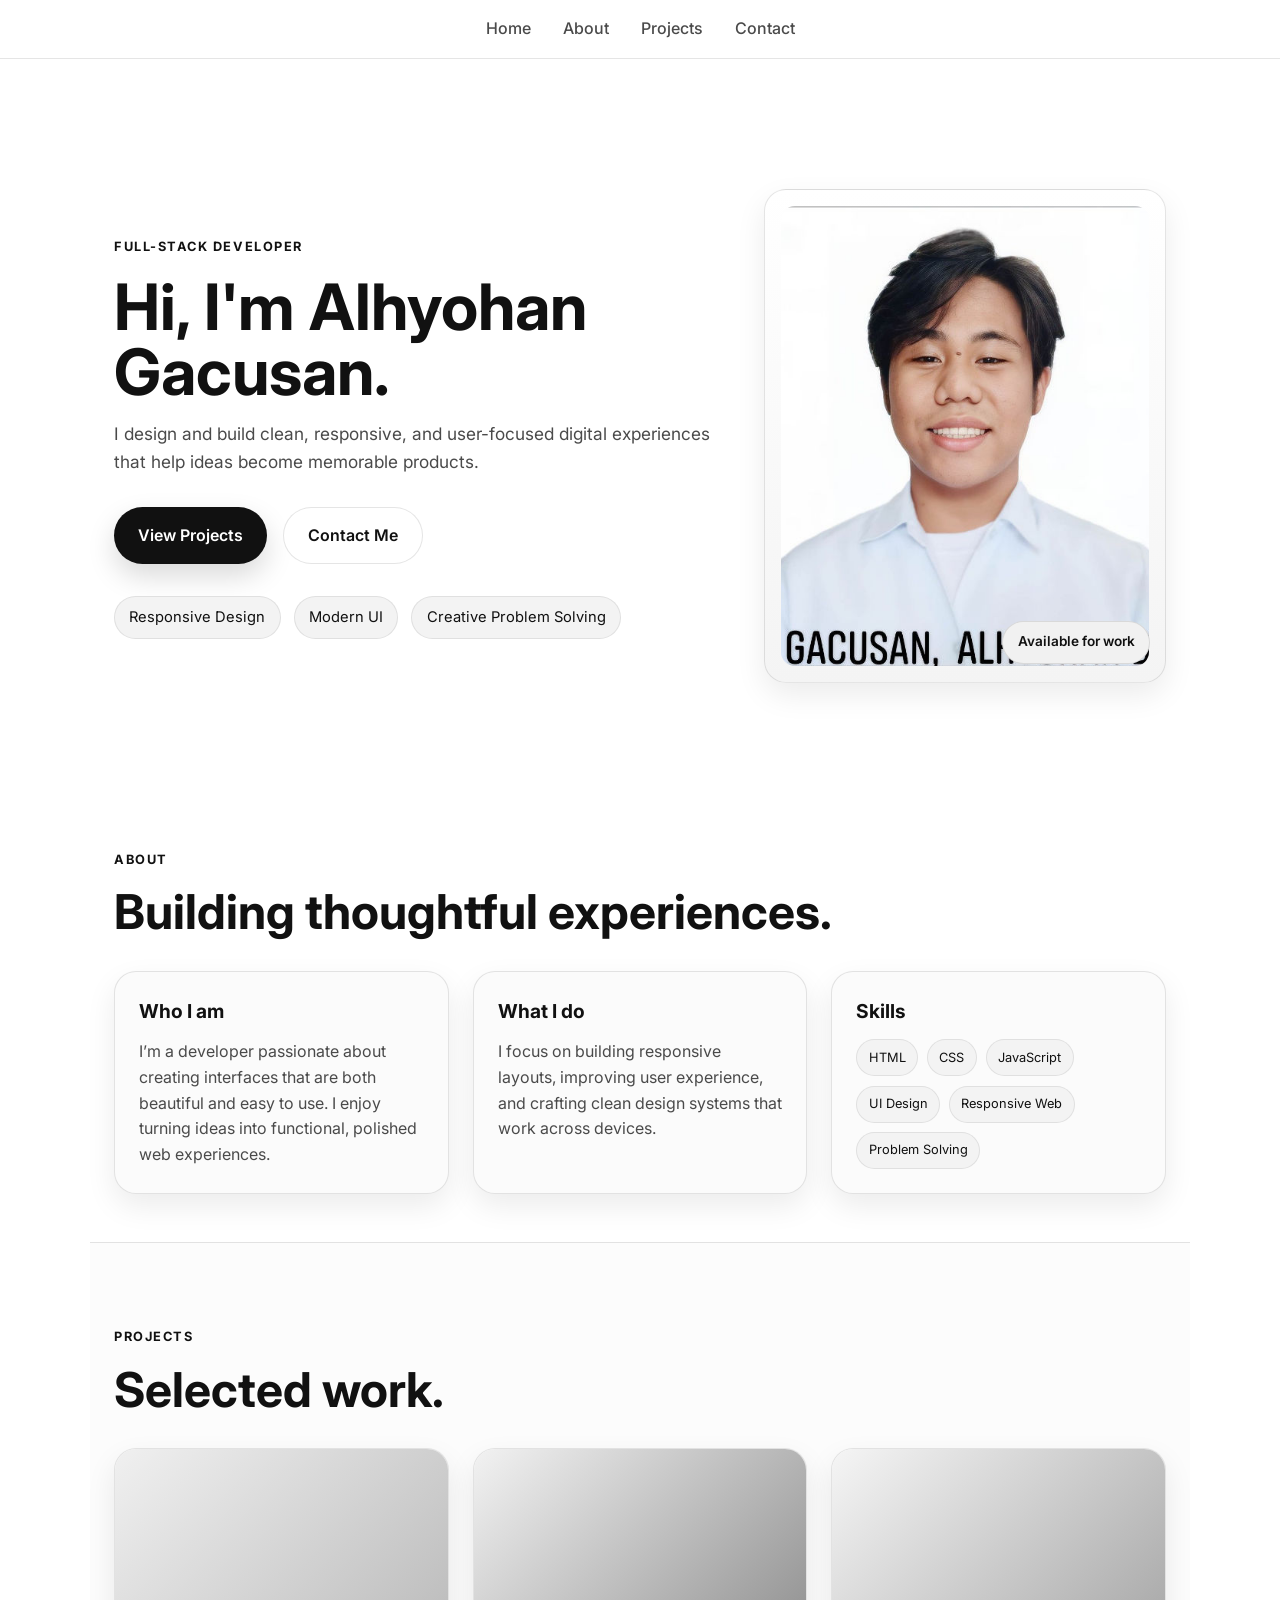
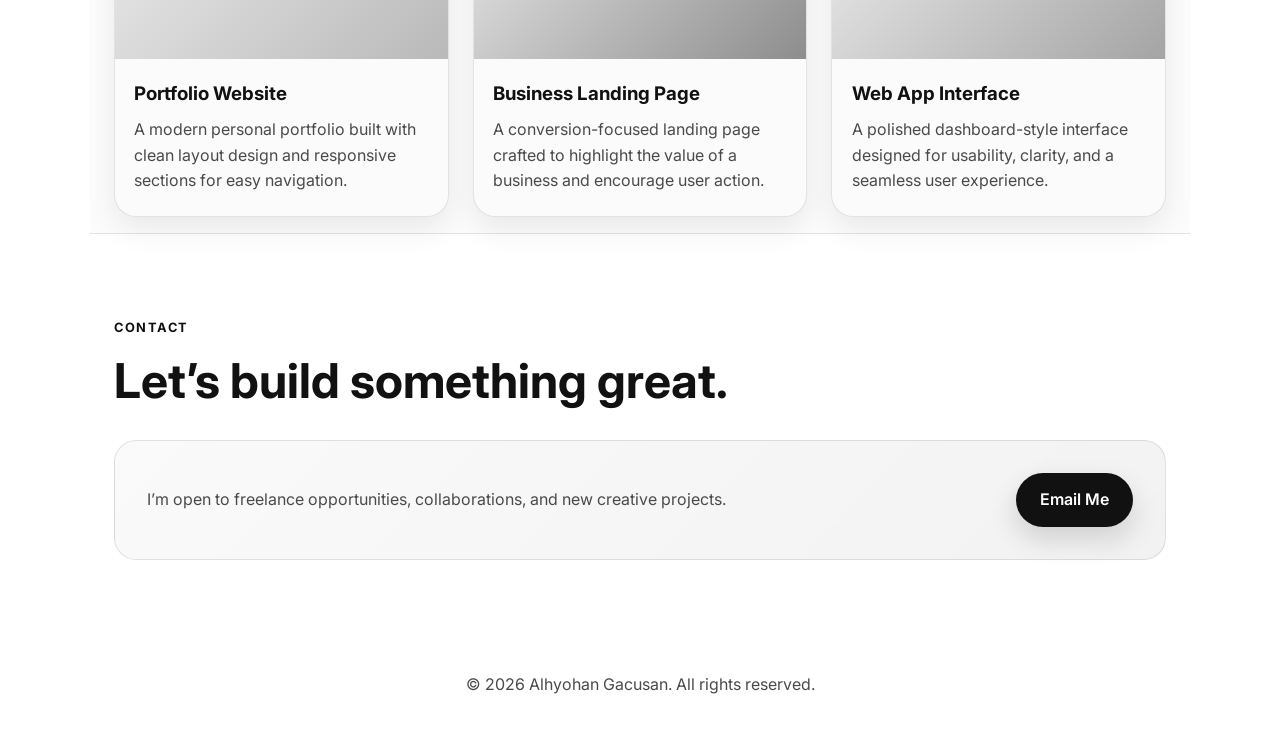
==== index.html @ 8dfb670f "start" ====
<!doctype html>
<html lang="en">
  <head>
    <meta charset="UTF-8" />
    <meta name="viewport" content="width=device-width, initial-scale=1.0" />
    <title>Alhyohan Gacusan | Portfolio</title>
    <meta
      name="description"
      content="Portfolio website of Alhyohan Gacusan."
    />
    <link rel="stylesheet" href="style.css" />
    <link rel="preconnect" href="https://fonts.googleapis.com" />
    <link rel="preconnect" href="https://fonts.gstatic.com" crossorigin />
    <link
      href="https://fonts.googleapis.com/css2?family=Inter:wght@400;500;600;700;800&display=swap"
      rel="stylesheet"
    />
  </head>
  <body>
    <header>
      <nav id="navbar" class="nav">
        <a href="#home" class="nav-link">Home</a>
        <a href="#About" class="nav-link">About</a>
        <a href="#Projects" class="nav-link">Projects</a>
        <a href="#Contact" class="nav-link">Contact</a>
      </nav>
    </header>

    <main>
      <section id="home" class="hero">
        <div class="hero-copy">
          <p class="eyebrow">Full-Stack Developer</p>
          <h1>Hi, I'm Alhyohan Gacusan.</h1>
          <p class="intro">
            I design and build clean, responsive, and user-focused digital
            experiences that help ideas become memorable products.
          </p>

          <div class="cta-group">
            <a href="#Projects" class="btn btn-primary">View Projects</a>
            <a href="#Contact" class="btn btn-secondary">Contact Me</a>
          </div>

          <ul class="highlights">
            <li>Responsive Design</li>
            <li>Modern UI</li>
            <li>Creative Problem Solving</li>
          </ul>
        </div>

        <div class="hero-visual">
          <div id="profile-picture" class="profile-card">
            <img
              src="source/images/Gacusan_Alhyohan_D..jpg"
              alt="Profile Picture"
            />
          </div>
          <div class="status-badge">Available for work</div>
        </div>
      </section>

      <section id="About" class="content-section">
        <div class="section-heading">
          <p class="eyebrow">About</p>
          <h2>Building thoughtful experiences.</h2>
        </div>

        <div class="about-grid">
          <div class="about-card">
            <h3>Who I am</h3>
            <p>
              I’m a developer passionate about creating interfaces that are both
              beautiful and easy to use. I enjoy turning ideas into functional,
              polished web experiences.
            </p>
          </div>

          <div class="about-card">
            <h3>What I do</h3>
            <p>
              I focus on building responsive layouts, improving user experience,
              and crafting clean design systems that work across devices.
            </p>
          </div>

          <div class="about-card">
            <h3>Skills</h3>
            <div class="skills">
              <span>HTML</span>
              <span>CSS</span>
              <span>JavaScript</span>
              <span>UI Design</span>
              <span>Responsive Web</span>
              <span>Problem Solving</span>
            </div>
          </div>
        </div>
      </section>

      <section id="Projects" class="content-section alt-section">
        <div class="section-heading">
          <p class="eyebrow">Projects</p>
          <h2>Selected work.</h2>
        </div>

        <div class="projects-grid">
          <article class="project-card">
            <div class="project-image placeholder-one"></div>
            <div class="project-content">
              <h3>Portfolio Website</h3>
              <p>
                A modern personal portfolio built with clean layout design and
                responsive sections for easy navigation.
              </p>
            </div>
          </article>

          <article class="project-card">
            <div class="project-image placeholder-two"></div>
            <div class="project-content">
              <h3>Business Landing Page</h3>
              <p>
                A conversion-focused landing page crafted to highlight the value
                of a business and encourage user action.
              </p>
            </div>
          </article>

          <article class="project-card">
            <div class="project-image placeholder-three"></div>
            <div class="project-content">
              <h3>Web App Interface</h3>
              <p>
                A polished dashboard-style interface designed for usability,
                clarity, and a seamless user experience.
              </p>
            </div>
          </article>
        </div>
      </section>

      <section id="Contact" class="content-section">
        <div class="section-heading">
          <p class="eyebrow">Contact</p>
          <h2>Let’s build something great.</h2>
        </div>

        <div class="contact-box">
          <p>
            I’m open to freelance opportunities, collaborations, and new
            creative projects.
          </p>
          <a href="mailto:your.email@example.com" class="btn btn-primary"
            >Email Me</a
          >
        </div>
      </section>
    </main>

    <footer class="site-footer">
      <p>© 2026 Alhyohan Gacusan. All rights reserved.</p>
    </footer>
  </body>
</html>
---- style.css ----
:root {
  --bg: #ffffff;
  --bg-soft: #f7f7f7;
  --panel: #fbfbfb;
  --panel-strong: #f1f1f1;
  --primary: #111111;
  --primary-strong: #000000;
  --text: #111111;
  --muted: #4a4a4a;
  --border: rgba(0, 0, 0, 0.1);
  --shadow: 0 12px 30px rgba(0, 0, 0, 0.08);
  --radius: 22px;
}

* {
  box-sizing: border-box;
  margin: 0;
  padding: 0;
}

html {
  scroll-behavior: smooth;
}

body {
  font-family: "Inter", sans-serif;
  background: var(--bg);
  color: var(--text);
  line-height: 1.6;
}

img {
  max-width: 100%;
  display: block;
}

a {
  text-decoration: none;
}

header {
  position: sticky;
  top: 0;
  z-index: 20;
  background: rgba(255, 255, 255, 0.9);
  backdrop-filter: blur(8px);
  border-bottom: 1px solid var(--border);
}

.nav {
  max-width: 1100px;
  margin: 0 auto;
  padding: 1rem 1.5rem;
  display: flex;
  justify-content: center;
  gap: 2rem;
  flex-wrap: wrap;
}

.nav-link {
  color: var(--muted);
  font-weight: 500;
  transition: color 0.2s ease;
}

.nav-link:hover {
  color: var(--text);
}

main {
  max-width: 1100px;
  margin: 0 auto;
  padding: 2rem 1.5rem 4rem;
}

.hero {
  min-height: 75vh;
  display: grid;
  grid-template-columns: 1.2fr 0.8fr;
  align-items: center;
  gap: 3rem;
  padding: 3rem 0 2rem;
}

.eyebrow {
  display: inline-block;
  font-size: 0.8rem;
  letter-spacing: 0.12em;
  text-transform: uppercase;
  color: var(--primary);
  margin-bottom: 1rem;
  font-weight: 700;
}

.hero-copy h1 {
  font-size: clamp(2.8rem, 5vw, 5rem);
  line-height: 1.02;
  margin-bottom: 1rem;
}

.intro {
  color: var(--muted);
  font-size: 1.08rem;
  max-width: 620px;
}

.cta-group {
  margin-top: 2rem;
  display: flex;
  gap: 1rem;
  flex-wrap: wrap;
}

.btn {
  display: inline-flex;
  align-items: center;
  justify-content: center;
  padding: 0.9rem 1.5rem;
  border-radius: 999px;
  font-weight: 600;
  transition: transform 0.2s ease, box-shadow 0.2s ease;
}

.btn:hover {
  transform: translateY(-2px);
}

.btn-primary {
  background: var(--primary);
  color: #ffffff;
  box-shadow: 0 12px 28px rgba(0, 0, 0, 0.15);
}

.btn-secondary {
  color: var(--text);
  background: #ffffff;
  border: 1px solid var(--border);
}

.highlights {
  list-style: none;
  display: flex;
  flex-wrap: wrap;
  gap: 0.8rem;
  margin-top: 2rem;
}

.highlights li {
  background: #f3f3f3;
  border: 1px solid rgba(0, 0, 0, 0.08);
  color: var(--text);
  padding: 0.55rem 0.9rem;
  border-radius: 999px;
  font-size: 0.92rem;
}

.hero-visual {
  position: relative;
  display: flex;
  justify-content: center;
  align-items: center;
}

.profile-card {
  width: min(100%, 420px);
  background: linear-gradient(180deg, #ffffff 0%, #f4f4f4 100%);
  border: 1px solid var(--border);
  border-radius: var(--radius);
  padding: 1rem;
  box-shadow: var(--shadow);
}

.profile-card img {
  width: 100%;
  border-radius: calc(var(--radius) - 8px);
  object-fit: cover;
  aspect-ratio: 4 / 5;
}

.status-badge {
  position: absolute;
  bottom: 1.2rem;
  right: 1rem;
  background: #f1f1f1;
  color: var(--text);
  border: 1px solid var(--border);
  padding: 0.6rem 0.9rem;
  border-radius: 999px;
  font-size: 0.85rem;
  font-weight: 600;
}

.content-section {
  padding: 5rem 0 1rem;
}

.section-heading {
  margin-bottom: 2rem;
}

.section-heading h2 {
  font-size: clamp(2rem, 4vw, 3rem);
  line-height: 1.1;
}

.about-grid,
.projects-grid {
  display: grid;
  grid-template-columns: repeat(3, minmax(0, 1fr));
  gap: 1.5rem;
}

.about-card,
.project-card {
  background: var(--panel);
  border: 1px solid var(--border);
  border-radius: var(--radius);
  overflow: hidden;
  box-shadow: var(--shadow);
}

.about-card {
  padding: 1.5rem;
}

.about-card h3 {
  margin-bottom: 0.8rem;
  font-size: 1.2rem;
}

.about-card p {
  color: var(--muted);
}

.skills {
  display: flex;
  flex-wrap: wrap;
  gap: 0.6rem;
  margin-top: 0.8rem;
}

.skills span {
  background: #f3f3f3;
  border: 1px solid rgba(0, 0, 0, 0.08);
  border-radius: 999px;
  padding: 0.45rem 0.7rem;
  font-size: 0.8rem;
  color: var(--text);
}

.alt-section {
  background: rgba(0, 0, 0, 0.01);
  border-top: 1px solid var(--border);
  border-bottom: 1px solid var(--border);
  padding: 5rem 1.5rem 1rem;
  margin: 2rem -1.5rem 0;
}

.project-image {
  height: 210px;
  background: linear-gradient(135deg, #eaeaea, #d9d9d9);
}

.placeholder-one {
  background: linear-gradient(135deg, #f0f0f0, #b9b9b9);
}

.placeholder-two {
  background: linear-gradient(135deg, #f2f2f2, #8d8d8d);
}

.placeholder-three {
  background: linear-gradient(135deg, #f5f5f5, #a4a4a4);
}

.project-content {
  padding: 1.25rem 1.2rem 1.4rem;
}

.project-content h3 {
  margin-bottom: 0.5rem;
}

.project-content p {
  color: var(--muted);
}

.contact-box {
  background: linear-gradient(135deg, rgba(0, 0, 0, 0.02), rgba(0, 0, 0, 0.05));
  border: 1px solid var(--border);
  border-radius: var(--radius);
  padding: 2rem;
  display: flex;
  justify-content: space-between;
  align-items: center;
  gap: 1.5rem;
  flex-wrap: wrap;
}

.contact-box p {
  color: var(--muted);
  max-width: 650px;
}

.site-footer {
  text-align: center;
  padding: 2rem 1rem 3rem;
  color: var(--muted);
}

@media (max-width: 820px) {
  .hero {
    grid-template-columns: 1fr;
    text-align: center;
  }

  .hero-copy {
    display: flex;
    flex-direction: column;
    align-items: center;
  }

  .about-grid,
  .projects-grid {
    grid-template-columns: 1fr;
  }

  .contact-box {
    justify-content: center;
    text-align: center;
  }
}

@media (max-width: 520px) {
  .nav {
    gap: 1rem;
  }

  .hero-copy h1 {
    font-size: 2.5rem;
  }

  .cta-group {
    width: 100%;
    flex-direction: column;
  }

  .btn {
    width: 100%;
  }
}
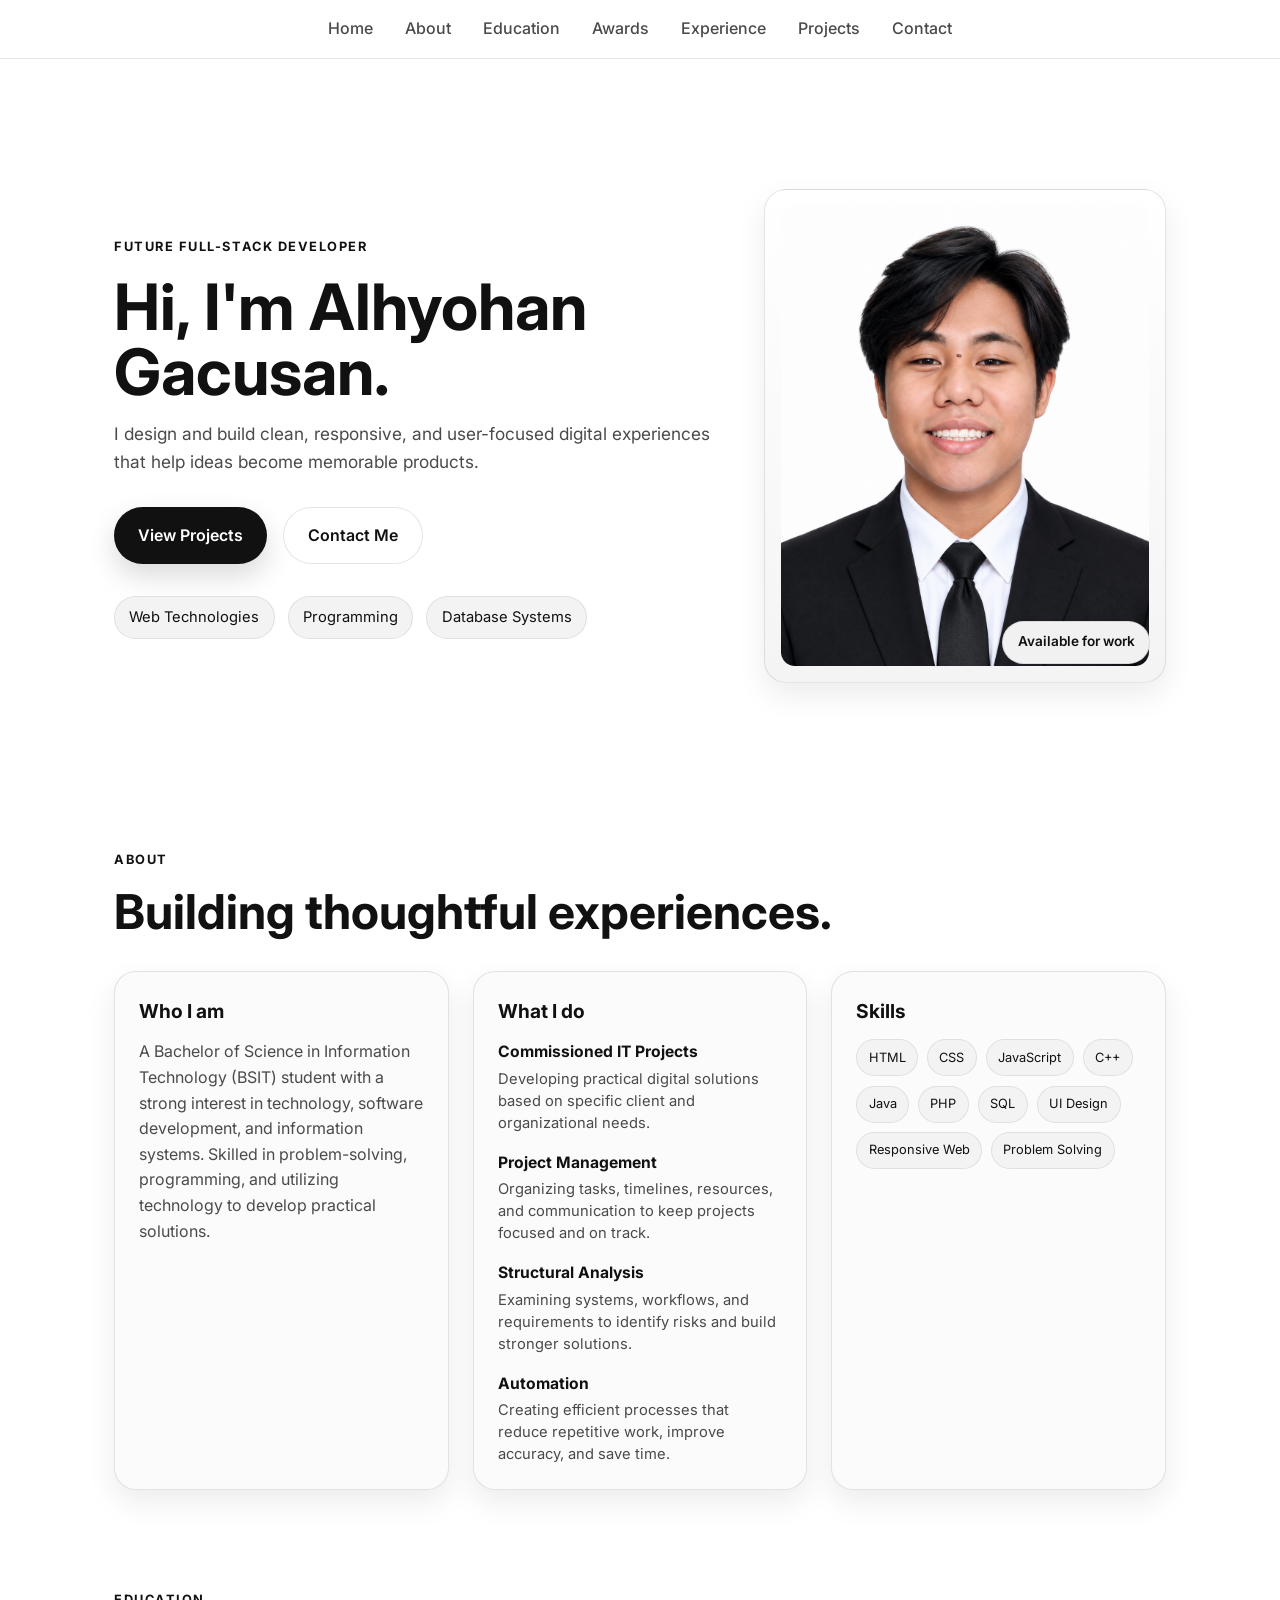
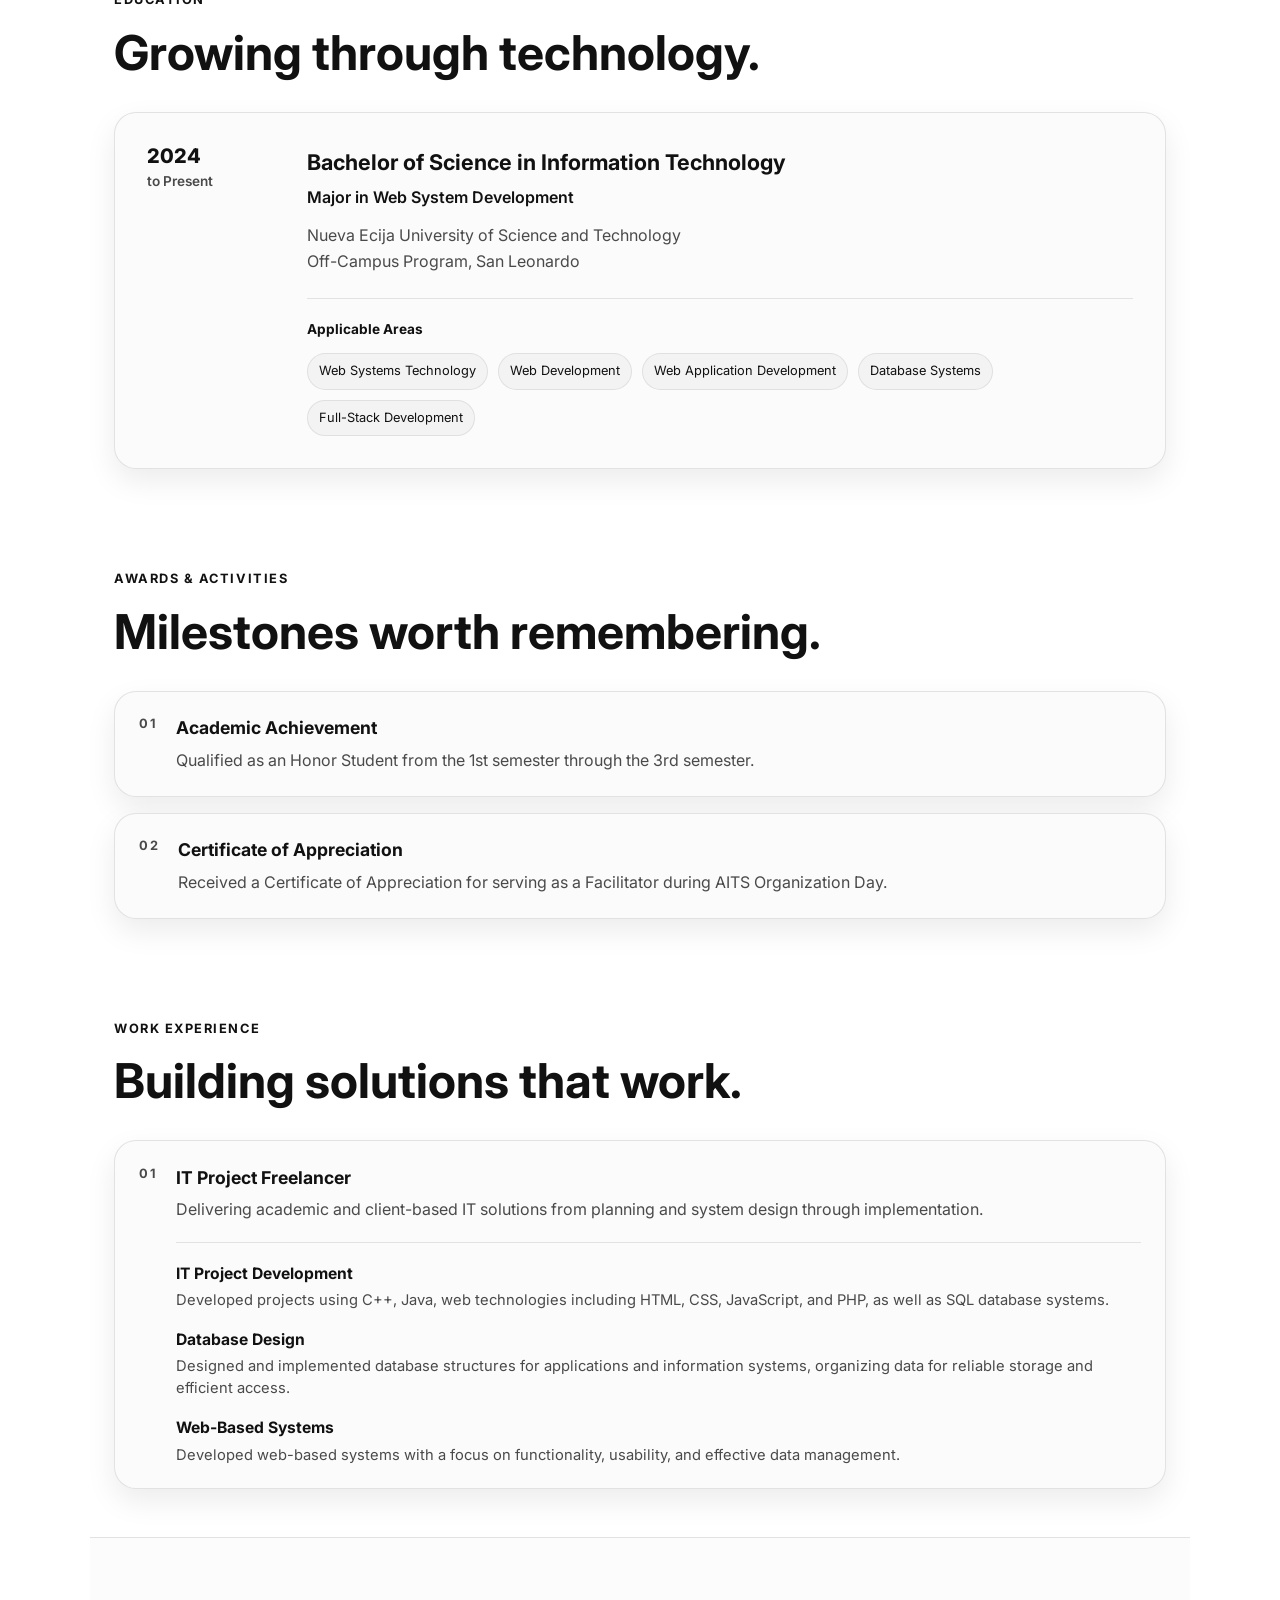
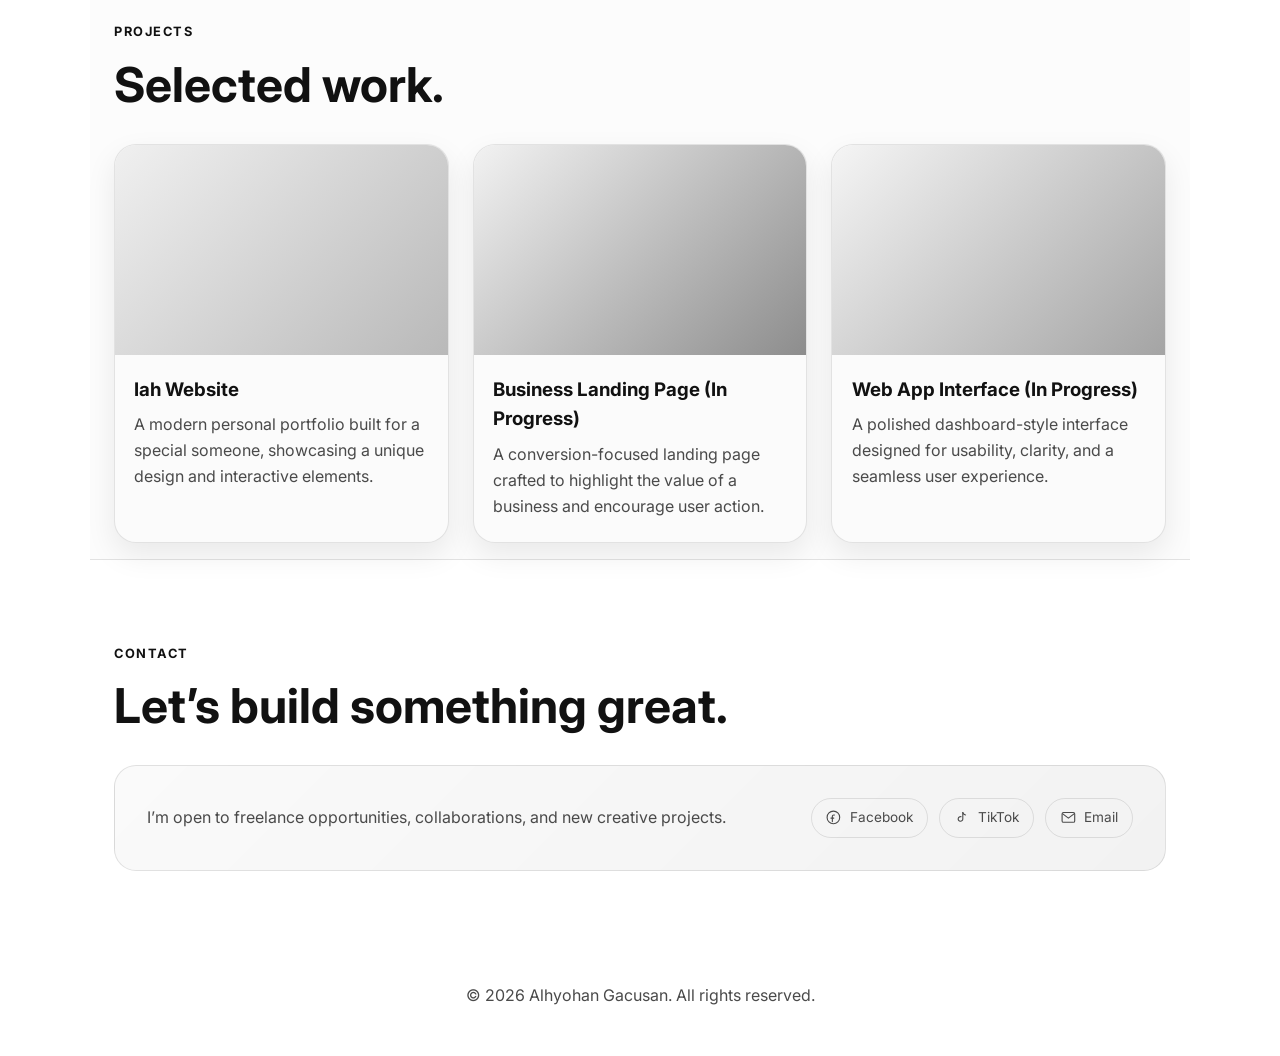
==== commit 13e557ef: "added new project website and edit details; added socials with buttons, updated the photo, add work " ====
--- a/index.html
+++ b/index.html
@@ -21,6 +21,9 @@
       <nav id="navbar" class="nav">
         <a href="#home" class="nav-link">Home</a>
         <a href="#About" class="nav-link">About</a>
+        <a href="#Education" class="nav-link">Education</a>
+        <a href="#Awards" class="nav-link">Awards</a>
+        <a href="#Experience" class="nav-link">Experience</a>
         <a href="#Projects" class="nav-link">Projects</a>
         <a href="#Contact" class="nav-link">Contact</a>
       </nav>
@@ -29,7 +32,7 @@
     <main>
       <section id="home" class="hero">
         <div class="hero-copy">
-          <p class="eyebrow">Full-Stack Developer</p>
+          <p class="eyebrow">Future Full-Stack Developer</p>
           <h1>Hi, I'm Alhyohan Gacusan.</h1>
           <p class="intro">
             I design and build clean, responsive, and user-focused digital
@@ -42,16 +45,16 @@
           </div>
 
           <ul class="highlights">
-            <li>Responsive Design</li>
-            <li>Modern UI</li>
-            <li>Creative Problem Solving</li>
+            <li>Web Technologies</li>
+            <li>Programming</li>
+            <li>Database Systems</li>
           </ul>
         </div>
 
         <div class="hero-visual">
           <div id="profile-picture" class="profile-card">
             <img
-              src="source/images/Gacusan_Alhyohan_D..jpg"
+              src="source/images/enhanced-1x1.png"
               alt="Profile Picture"
             />
           </div>
@@ -69,18 +72,33 @@
           <div class="about-card">
             <h3>Who I am</h3>
             <p>
-              I’m a developer passionate about creating interfaces that are both
-              beautiful and easy to use. I enjoy turning ideas into functional,
-              polished web experiences.
+              A Bachelor of Science in Information Technology (BSIT) student
+              with a strong interest in technology, software development, and
+              information systems. Skilled in problem-solving, programming,
+              and utilizing technology to develop practical solutions.
             </p>
           </div>
 
           <div class="about-card">
             <h3>What I do</h3>
-            <p>
-              I focus on building responsive layouts, improving user experience,
-              and crafting clean design systems that work across devices.
-            </p>
+            <ul class="service-list">
+              <li>
+                <strong>Commissioned IT Projects</strong>
+                <span>Developing practical digital solutions based on specific client and organizational needs.</span>
+              </li>
+              <li>
+                <strong>Project Management</strong>
+                <span>Organizing tasks, timelines, resources, and communication to keep projects focused and on track.</span>
+              </li>
+              <li>
+                <strong>Structural Analysis</strong>
+                <span>Examining systems, workflows, and requirements to identify risks and build stronger solutions.</span>
+              </li>
+              <li>
+                <strong>Automation</strong>
+                <span>Creating efficient processes that reduce repetitive work, improve accuracy, and save time.</span>
+              </li>
+            </ul>
           </div>
 
           <div class="about-card">
@@ -89,6 +107,10 @@
               <span>HTML</span>
               <span>CSS</span>
               <span>JavaScript</span>
+              <span>C++</span>
+              <span>Java</span>
+              <span>PHP</span>
+              <span>SQL</span>
               <span>UI Design</span>
               <span>Responsive Web</span>
               <span>Problem Solving</span>
@@ -97,6 +119,89 @@
         </div>
       </section>
 
+      <section id="Education" class="content-section education-section">
+        <div class="section-heading">
+          <p class="eyebrow">Education</p>
+          <h2>Growing through technology.</h2>
+        </div>
+
+        <article class="education-card">
+          <div class="education-year">2024<br><span>to Present</span></div>
+          <div class="education-content">
+            <h3>Bachelor of Science in Information Technology</h3>
+            <p class="education-major">Major in Web System Development</p>
+            <p class="education-school">Nueva Ecija University of Science and Technology<br>Off-Campus Program, San Leonardo</p>
+
+            <div class="education-focus">
+              <p class="focus-label">Applicable Areas</p>
+              <div class="skills">
+                <span>Web Systems Technology</span>
+                <span>Web Development</span>
+                <span>Web Application Development</span>
+                <span>Database Systems</span>
+                <span>Full-Stack Development</span>
+              </div>
+            </div>
+          </div>
+        </article>
+      </section>
+
+      <section id="Awards" class="content-section awards-section">
+        <div class="section-heading">
+          <p class="eyebrow">Awards &amp; Activities</p>
+          <h2>Milestones worth remembering.</h2>
+        </div>
+
+        <div class="awards-list">
+          <article class="award-item">
+            <span class="award-number">01</span>
+            <div>
+              <h3>Academic Achievement</h3>
+              <p>Qualified as an Honor Student from the 1st semester through the 3rd semester.</p>
+            </div>
+          </article>
+
+          <article class="award-item">
+            <span class="award-number">02</span>
+            <div>
+              <h3>Certificate of Appreciation</h3>
+              <p>Received a Certificate of Appreciation for serving as a Facilitator during AITS Organization Day.</p>
+            </div>
+          </article>
+        </div>
+      </section>
+
+      <section id="Experience" class="content-section experience-section">
+        <div class="section-heading">
+          <p class="eyebrow">Work Experience</p>
+          <h2>Building solutions that work.</h2>
+        </div>
+
+        <div class="awards-list experience-list">
+          <article class="award-item experience-item">
+            <span class="award-number">01</span>
+            <div>
+              <h3>IT Project Freelancer</h3>
+              <p class="experience-intro">Delivering academic and client-based IT solutions from planning and system design through implementation.</p>
+              <ul class="service-list experience-services">
+                <li>
+                  <strong>IT Project Development</strong>
+                  <span>Developed projects using C++, Java, web technologies including HTML, CSS, JavaScript, and PHP, as well as SQL database systems.</span>
+                </li>
+                <li>
+                  <strong>Database Design</strong>
+                  <span>Designed and implemented database structures for applications and information systems, organizing data for reliable storage and efficient access.</span>
+                </li>
+                <li>
+                  <strong>Web-Based Systems</strong>
+                  <span>Developed web-based systems with a focus on functionality, usability, and effective data management.</span>
+                </li>
+              </ul>
+            </div>
+          </article>
+        </div>
+      </section>
+
       <section id="Projects" class="content-section alt-section">
         <div class="section-heading">
           <p class="eyebrow">Projects</p>
@@ -104,21 +209,22 @@
         </div>
 
         <div class="projects-grid">
-          <article class="project-card">
-            <div class="project-image placeholder-one"></div>
+          <a class="project-card project-link" href="iah/index.html" aria-label="Open Iah Website project">
+            <div class="project-image placeholder-one">
+              
+            </div>
             <div class="project-content">
-              <h3>Portfolio Website</h3>
+              <h3>Iah Website</h3>
               <p>
-                A modern personal portfolio built with clean layout design and
-                responsive sections for easy navigation.
+                A modern personal portfolio built for a special someone, showcasing a unique design and interactive elements.
               </p>
             </div>
-          </article>
+          </a>
 
           <article class="project-card">
             <div class="project-image placeholder-two"></div>
             <div class="project-content">
-              <h3>Business Landing Page</h3>
+              <h3>Business Landing Page (In Progress)</h3>
               <p>
                 A conversion-focused landing page crafted to highlight the value
                 of a business and encourage user action.
@@ -129,7 +235,7 @@
           <article class="project-card">
             <div class="project-image placeholder-three"></div>
             <div class="project-content">
-              <h3>Web App Interface</h3>
+              <h3>Web App Interface (In Progress)</h3>
               <p>
                 A polished dashboard-style interface designed for usability,
                 clarity, and a seamless user experience.
@@ -150,9 +256,29 @@
             I’m open to freelance opportunities, collaborations, and new
             creative projects.
           </p>
-          <a href="mailto:your.email@example.com" class="btn btn-primary"
-            >Email Me</a
-          >
+          <div class="social-links contact-social-links">
+            <a href="https://www.facebook.com/ur.alhy/" target="_blank" rel="noopener noreferrer">
+              <svg class="social-icon" viewBox="0 0 24 24" aria-hidden="true">
+                <circle cx="12" cy="12" r="9"></circle>
+                <path d="M13.5 8.5h-1a2 2 0 0 0-2 2V18m-2-5h4"></path>
+              </svg>
+              <span>Facebook</span>
+            </a>
+            <a href="https://www.tiktok.com/@yogurt.0805" target="_blank" rel="noopener noreferrer">
+              <svg class="social-icon" viewBox="0 0 24 24" aria-hidden="true">
+                <path d="M14 5v9.2a3.3 3.3 0 1 1-2.4-3.2"></path>
+                <path d="M14 5c.7 2 2 3.2 4 3.5"></path>
+              </svg>
+              <span>TikTok</span>
+            </a>
+            <a href="mailto:alhyohan30@gmail.com">
+              <svg class="social-icon" viewBox="0 0 24 24" aria-hidden="true">
+                <rect x="3" y="5" width="18" height="14" rx="2"></rect>
+                <path d="m4 7 8 6 8-6"></path>
+              </svg>
+              <span>Email</span>
+            </a>
+          </div>
         </div>
       </section>
     </main>
--- a/style.css
+++ b/style.css
@@ -203,6 +203,100 @@
   line-height: 1.1;
 }
 
+.education-card {
+  display: grid;
+  grid-template-columns: 8rem 1fr;
+  gap: 2rem;
+  padding: 2rem;
+  background: var(--panel);
+  border: 1px solid var(--border);
+  border-radius: var(--radius);
+  box-shadow: var(--shadow);
+}
+
+.education-year {
+  color: var(--text);
+  font-size: 1.25rem;
+  font-weight: 800;
+  line-height: 1.15;
+}
+
+.education-year span {
+  color: var(--muted);
+  font-size: 0.85rem;
+  font-weight: 600;
+}
+
+.education-content h3 {
+  margin-bottom: 0.35rem;
+  font-size: 1.35rem;
+}
+
+.education-major {
+  margin-bottom: 0.8rem;
+  color: var(--text);
+  font-weight: 600;
+}
+
+.education-school {
+  color: var(--muted);
+}
+
+.education-focus {
+  margin-top: 1.5rem;
+  padding-top: 1.2rem;
+  border-top: 1px solid var(--border);
+}
+
+.focus-label {
+  margin-bottom: 0.7rem;
+  color: var(--text);
+  font-size: 0.85rem;
+  font-weight: 700;
+}
+
+.awards-list {
+  display: grid;
+  gap: 1rem;
+}
+
+.award-item {
+  display: grid;
+  grid-template-columns: auto 1fr;
+  gap: 1.2rem;
+  align-items: start;
+  padding: 1.4rem 1.5rem;
+  background: var(--panel);
+  border: 1px solid var(--border);
+  border-radius: var(--radius);
+  box-shadow: var(--shadow);
+}
+
+.award-number {
+  color: var(--muted);
+  font-size: 0.8rem;
+  font-weight: 700;
+  letter-spacing: 0.12em;
+}
+
+.award-item h3 {
+  margin-bottom: 0.35rem;
+  font-size: 1.1rem;
+}
+
+.award-item p {
+  color: var(--muted);
+}
+
+.experience-intro {
+  margin-bottom: 1.2rem;
+}
+
+.experience-services {
+  padding-top: 1.1rem;
+  border-top: 1px solid var(--border);
+}
+
 .about-grid,
 .projects-grid {
   display: grid;
@@ -219,6 +313,25 @@
   box-shadow: var(--shadow);
 }
 
+.project-link {
+  display: block;
+  color: inherit;
+  transition: transform 0.2s ease, box-shadow 0.2s ease;
+}
+
+.project-link:hover,
+.project-link:focus-visible {
+  color: inherit;
+  outline: none;
+  transform: translateY(-5px);
+  box-shadow: 0 18px 36px rgba(0, 0, 0, 0.14);
+}
+
+.project-link:focus-visible {
+  outline: 3px solid rgba(17, 17, 17, 0.25);
+  outline-offset: 4px;
+}
+
 .about-card {
   padding: 1.5rem;
 }
@@ -230,6 +343,27 @@
 
 .about-card p {
   color: var(--muted);
+}
+
+.service-list {
+  display: grid;
+  gap: 1rem;
+  list-style: none;
+}
+
+.service-list li {
+  display: grid;
+  gap: 0.2rem;
+}
+
+.service-list strong {
+  font-size: 0.98rem;
+}
+
+.service-list span {
+  color: var(--muted);
+  font-size: 0.92rem;
+  line-height: 1.5;
 }
 
 .skills {
@@ -302,10 +436,62 @@
   max-width: 650px;
 }
 
+.contact-social-links {
+  justify-content: flex-start;
+}
+
 .site-footer {
   text-align: center;
   padding: 2rem 1rem 3rem;
   color: var(--muted);
+}
+
+.footer-contact {
+  margin-bottom: 1.4rem;
+}
+
+.footer-label {
+  margin-bottom: 0.7rem;
+  color: var(--text);
+  font-size: 0.9rem;
+  font-weight: 700;
+}
+
+.social-links {
+  display: flex;
+  justify-content: center;
+  gap: 0.7rem;
+  flex-wrap: wrap;
+}
+
+.social-links a {
+  display: inline-flex;
+  align-items: center;
+  gap: 0.5rem;
+  padding: 0.5rem 0.85rem;
+  border: 1px solid var(--border);
+  border-radius: 999px;
+  color: var(--muted);
+  font-size: 0.85rem;
+  transition: color 0.2s ease, border-color 0.2s ease, transform 0.2s ease;
+}
+
+.social-icon {
+  width: 1.05rem;
+  height: 1.05rem;
+  fill: none;
+  stroke: currentColor;
+  stroke-linecap: round;
+  stroke-linejoin: round;
+  stroke-width: 1.6;
+}
+
+.social-links a:hover,
+.social-links a:focus-visible {
+  border-color: var(--text);
+  color: var(--text);
+  outline: none;
+  transform: translateY(-2px);
 }
 
 @media (max-width: 820px) {
@@ -325,6 +511,11 @@
     grid-template-columns: 1fr;
   }
 
+  .education-card {
+    grid-template-columns: 1fr;
+    gap: 1rem;
+  }
+
   .contact-box {
     justify-content: center;
     text-align: center;
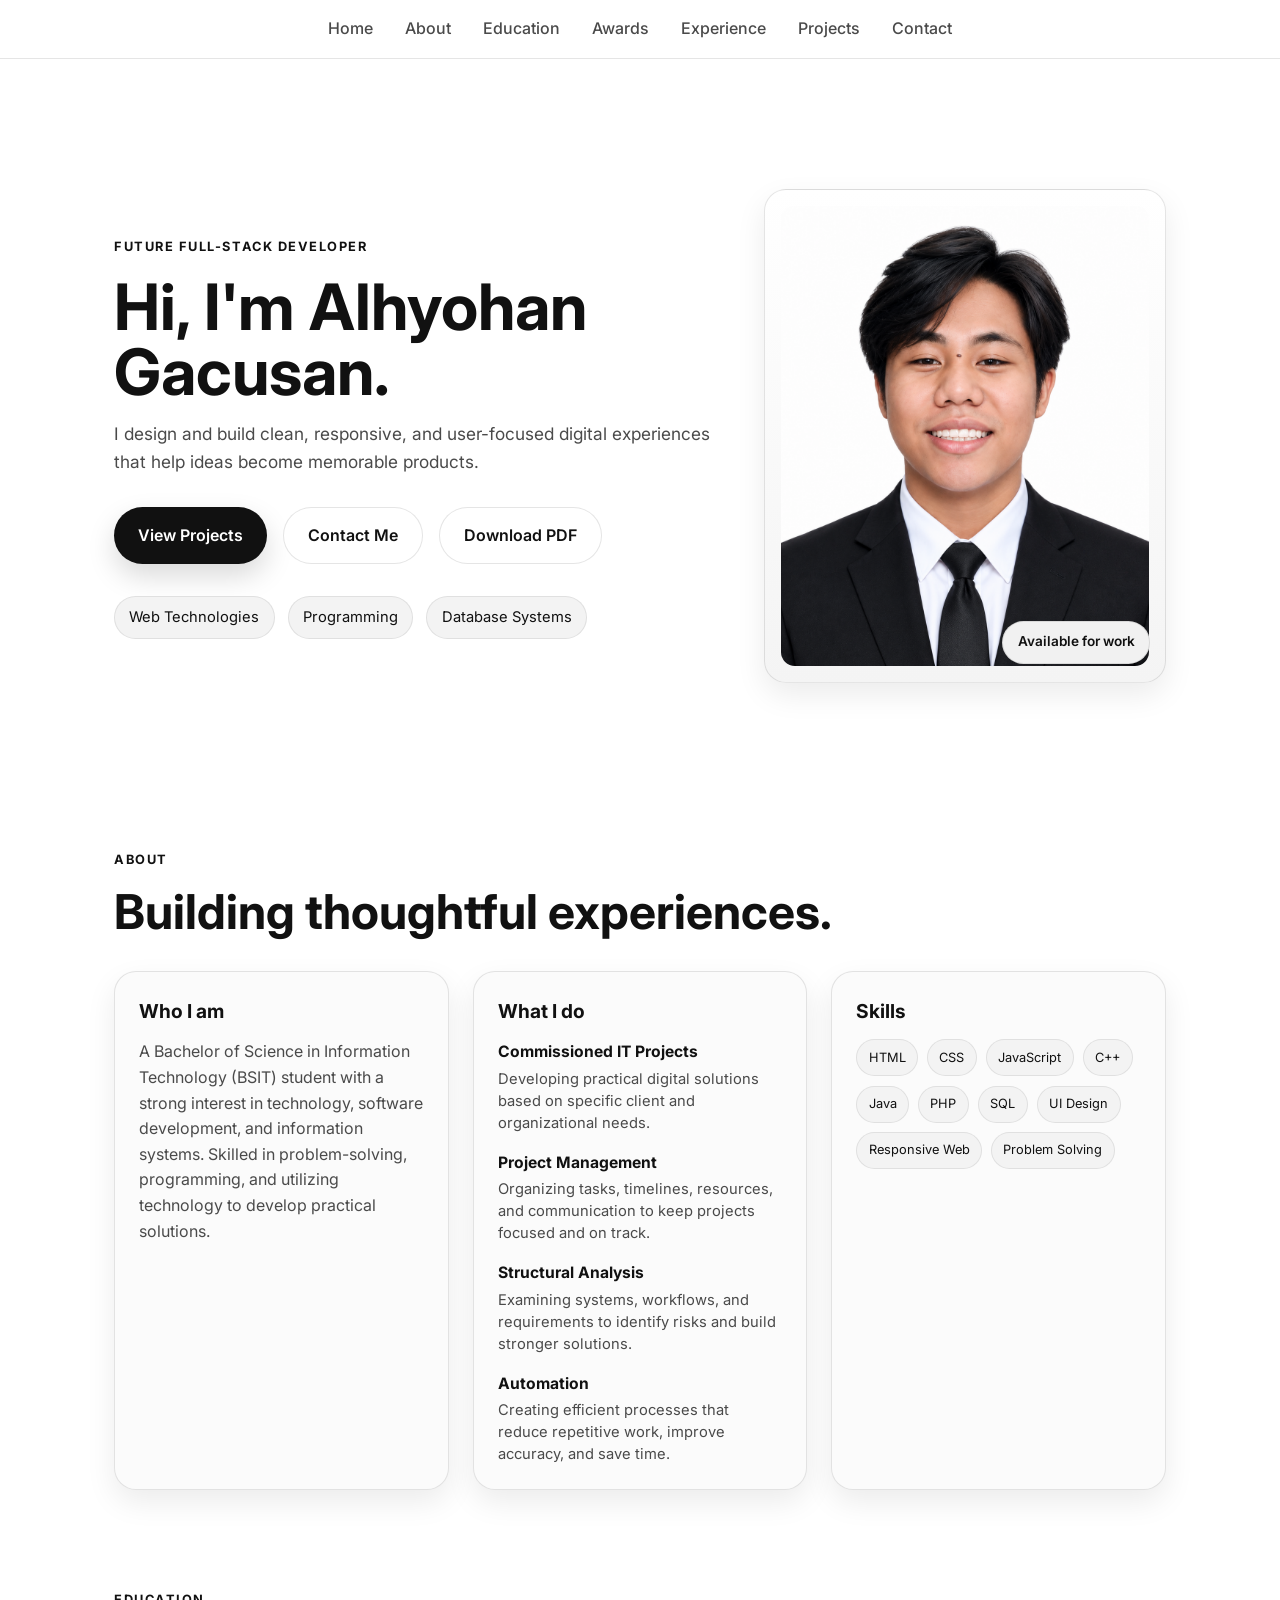
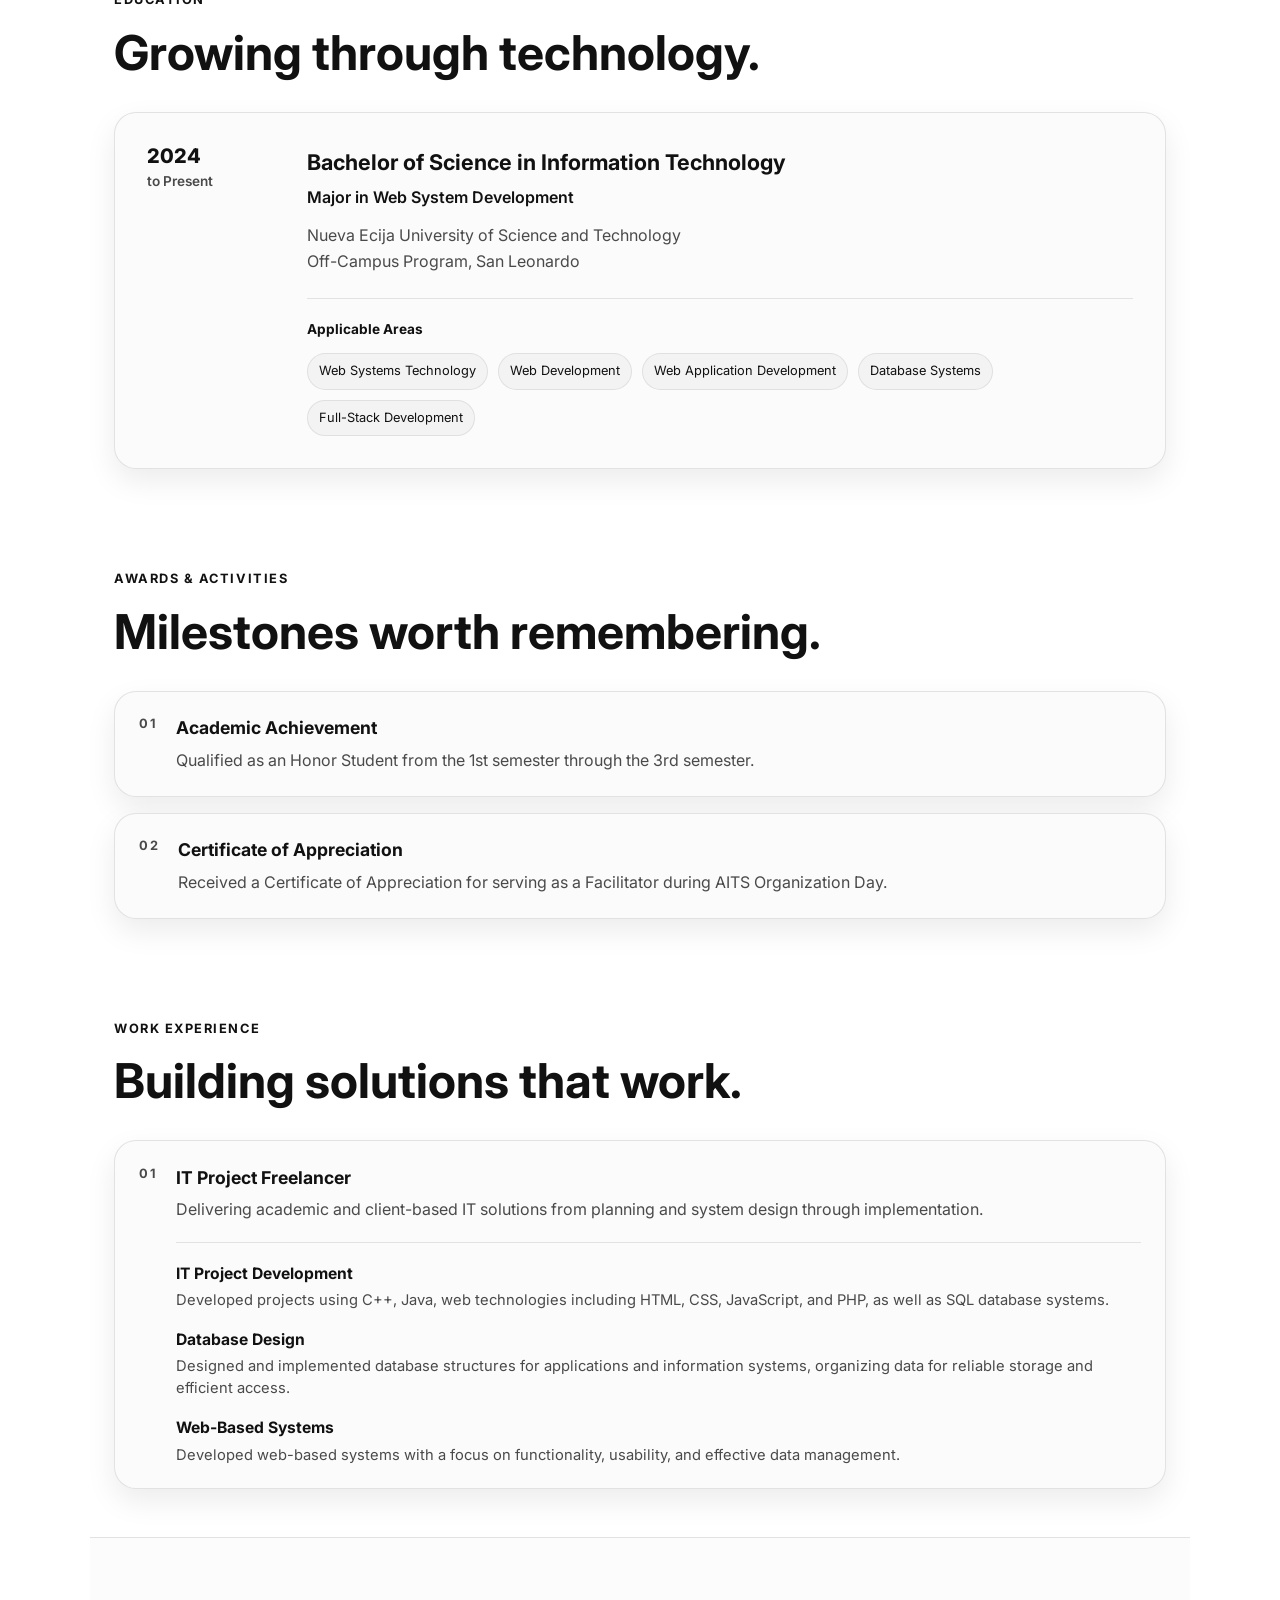
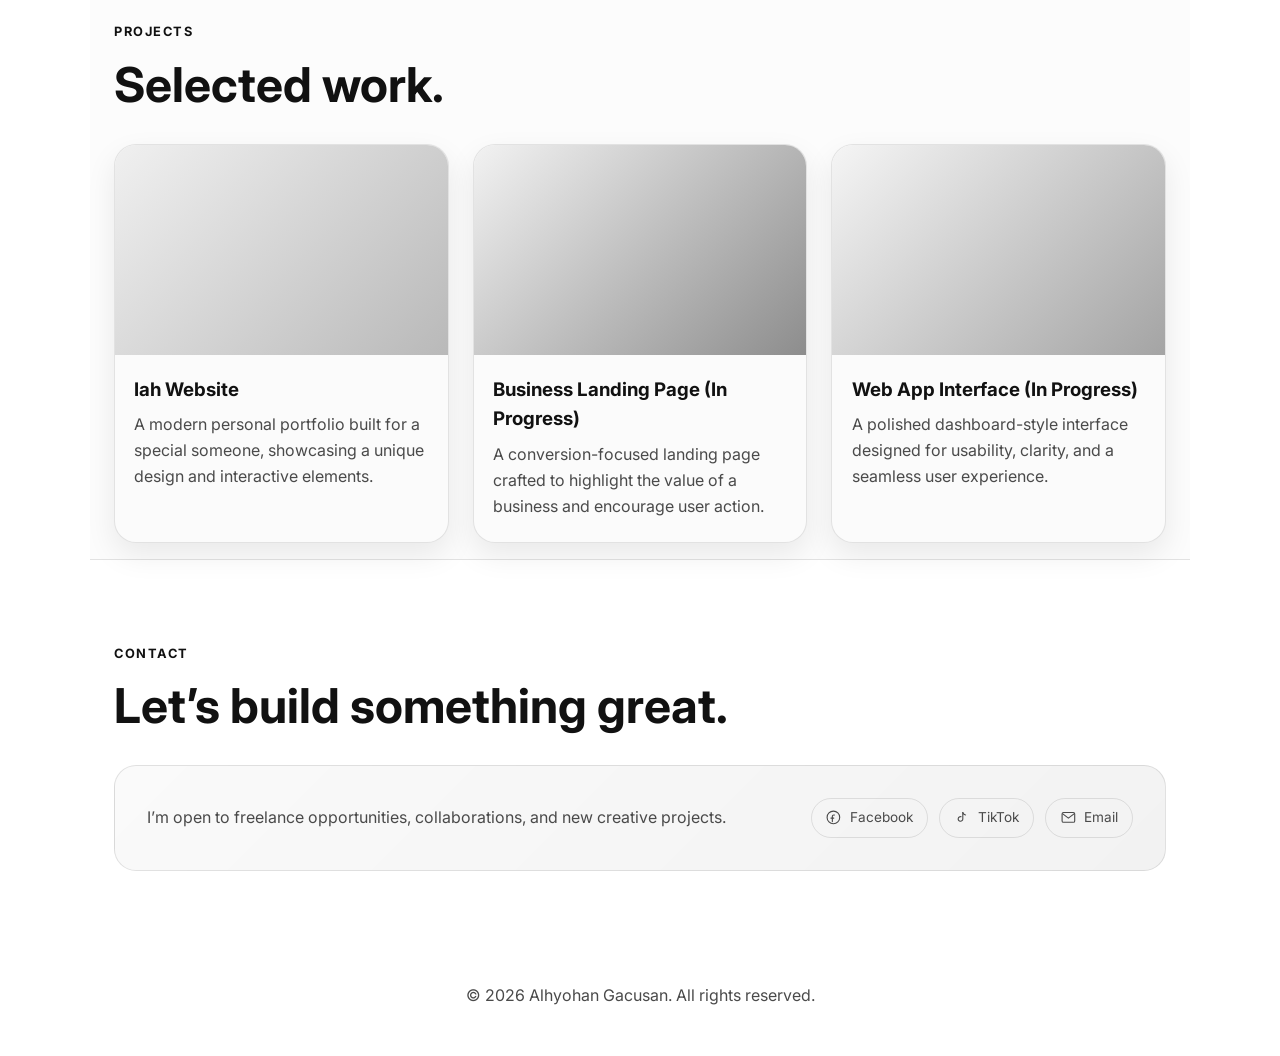
==== commit daf36bf3: "added pdf resume" ====
--- a/index.html
+++ b/index.html
@@ -39,10 +39,15 @@
             experiences that help ideas become memorable products.
           </p>
 
-          <div class="cta-group">
-            <a href="#Projects" class="btn btn-primary">View Projects</a>
-            <a href="#Contact" class="btn btn-secondary">Contact Me</a>
-          </div>
+          <div class="cta-group">
+            <a href="#Projects" class="btn btn-primary">View Projects</a>
+            <a href="#Contact" class="btn btn-secondary">Contact Me</a>
+            <a
+              href="source/file/Team_TryHard_Gacusan_Alhyohan_D.%20-%20Copy.pdf"
+              class="btn btn-secondary"
+              download="Team_TryHard_Gacusan_Alhyohan_D.pdf"
+            >Download PDF</a>
+          </div>
 
           <ul class="highlights">
             <li>Web Technologies</li>
@@ -287,4 +292,4 @@
       <p>© 2026 Alhyohan Gacusan. All rights reserved.</p>
     </footer>
   </body>
-</html>+</html>
